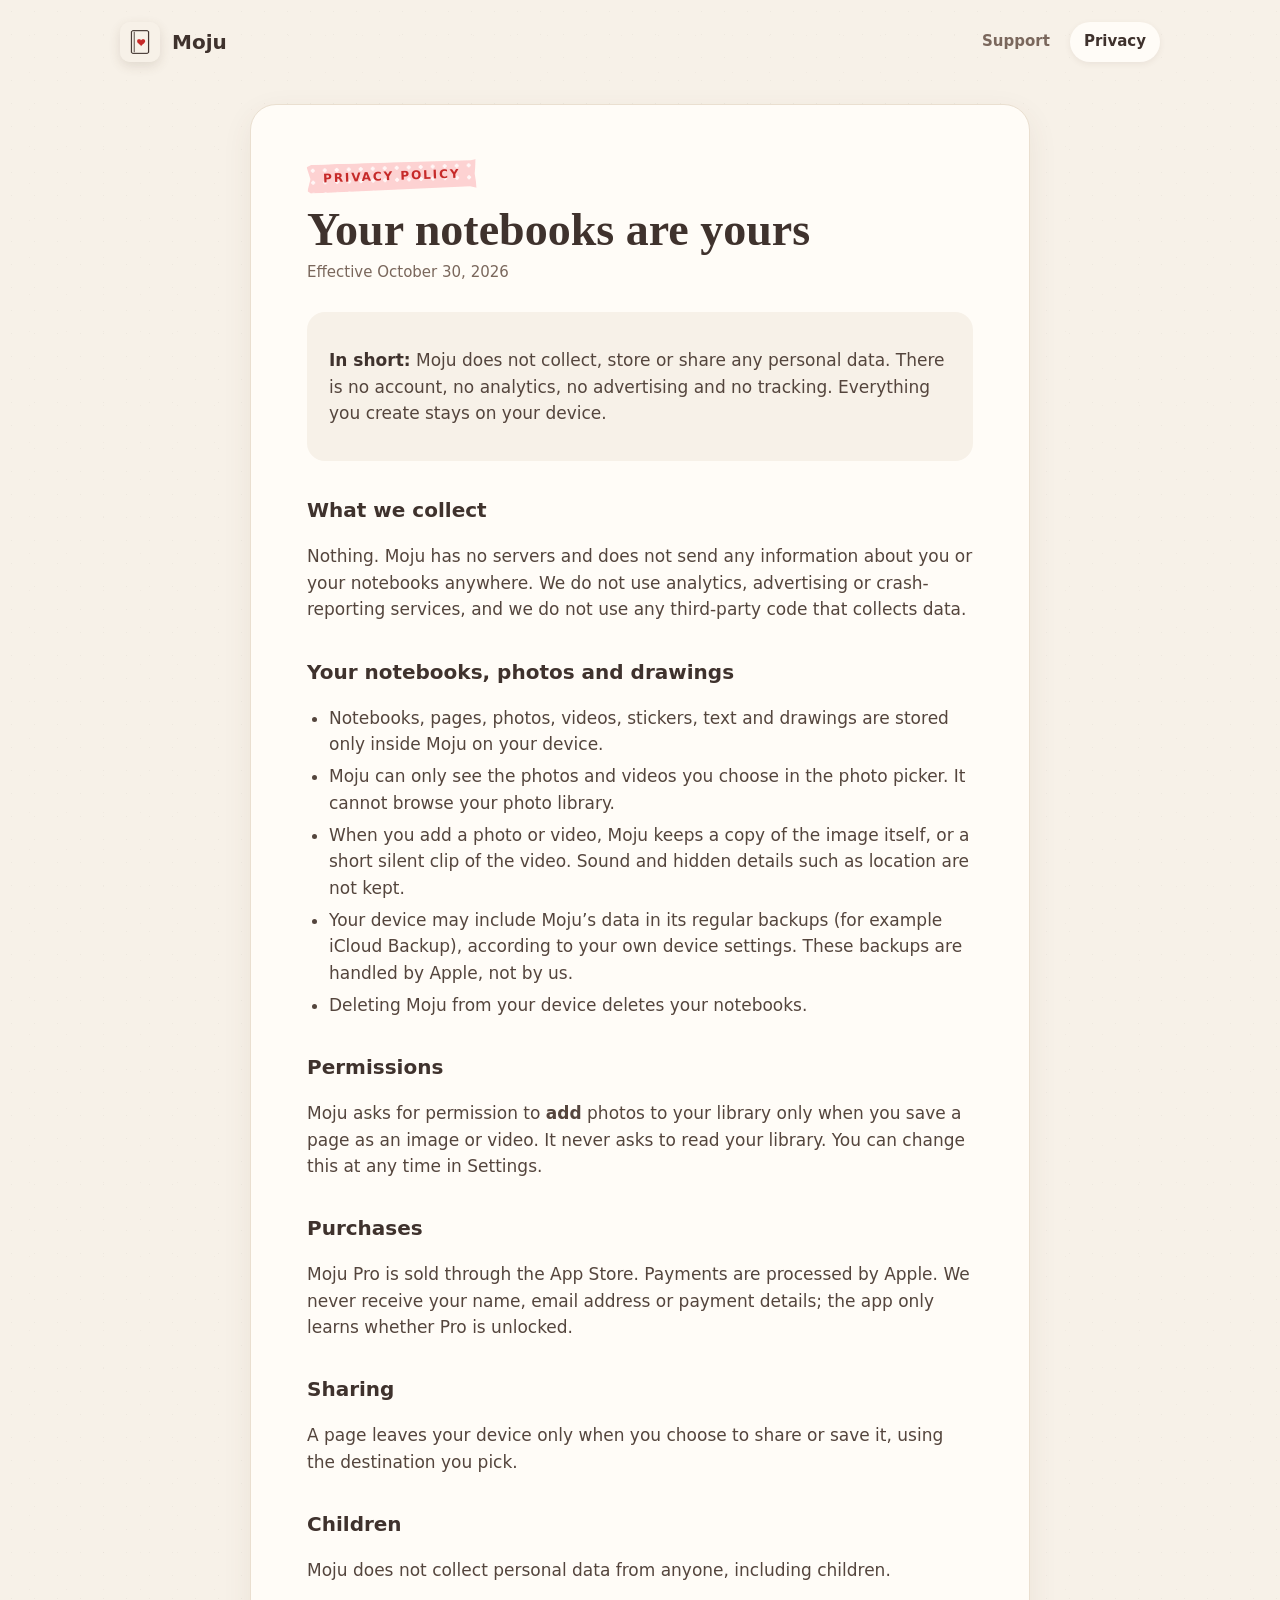
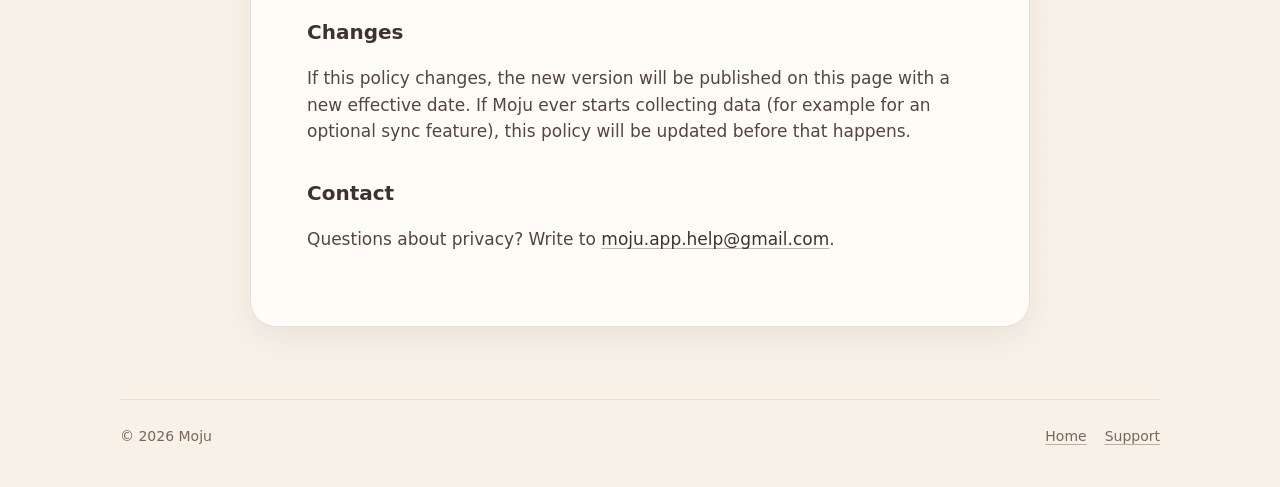
==== privacy.html @ 9b8a3e78 "Moju web sitesi" ====
<!doctype html>
<html lang="en">
<head>
  <meta charset="utf-8">
  <meta name="viewport" content="width=device-width, initial-scale=1">
  <title>Privacy Policy · Moju</title>
  <meta name="description" content="Moju does not collect any personal data. Your notebooks stay on your device.">
  <link rel="icon" href="assets/favicon.png">
  <link rel="stylesheet" href="style.css">
</head>
<body>
  <header class="wrap top">
    <a class="brand" href="index.html"><img src="assets/icon.png" alt=""><span>Moju</span></a>
    <nav class="nav" aria-label="Main">
      <a href="support.html">Support</a>
      <a href="privacy.html" aria-current="page">Privacy</a>
    </nav>
  </header>

  <main class="wrap">
    <article class="doc">
      <span class="tape">PRIVACY POLICY</span>
      <h1>Your notebooks are yours</h1>
      <p class="meta">Effective October 30, 2026</p>

      <div class="summary">
        <p><strong>In short:</strong> Moju does not collect, store or share any personal data. There is no account, no analytics, no advertising and no tracking. Everything you create stays on your device.</p>
      </div>

      <h2>What we collect</h2>
      <p>Nothing. Moju has no servers and does not send any information about you or your notebooks anywhere. We do not use analytics, advertising or crash-reporting services, and we do not use any third-party code that collects data.</p>

      <h2>Your notebooks, photos and drawings</h2>
      <ul>
        <li>Notebooks, pages, photos, videos, stickers, text and drawings are stored only inside Moju on your device.</li>
        <li>Moju can only see the photos and videos you choose in the photo picker. It cannot browse your photo library.</li>
        <li>When you add a photo or video, Moju keeps a copy of the image itself, or a short silent clip of the video. Sound and hidden details such as location are not kept.</li>
        <li>Your device may include Moju’s data in its regular backups (for example iCloud Backup), according to your own device settings. These backups are handled by Apple, not by us.</li>
        <li>Deleting Moju from your device deletes your notebooks.</li>
      </ul>

      <h2>Permissions</h2>
      <p>Moju asks for permission to <strong>add</strong> photos to your library only when you save a page as an image or video. It never asks to read your library. You can change this at any time in Settings.</p>

      <h2>Purchases</h2>
      <p>Moju Pro is sold through the App Store. Payments are processed by Apple. We never receive your name, email address or payment details; the app only learns whether Pro is unlocked.</p>

      <h2>Sharing</h2>
      <p>A page leaves your device only when you choose to share or save it, using the destination you pick.</p>

      <h2>Children</h2>
      <p>Moju does not collect personal data from anyone, including children.</p>

      <h2>Changes</h2>
      <p>If this policy changes, the new version will be published on this page with a new effective date. If Moju ever starts collecting data (for example for an optional sync feature), this policy will be updated before that happens.</p>

      <h2>Contact</h2>
      <p>Questions about privacy? Write to <a href="mailto:moju.app.help@gmail.com">moju.app.help@gmail.com</a>.</p>
    </article>
  </main>

  <footer class="wrap footer">
    <span>© 2026 Moju</span>
    <nav aria-label="Footer">
      <a href="index.html">Home</a>
      <a href="support.html">Support</a>
    </nav>
  </footer>
</body>
</html>
---- style.css ----
/* Moju web sitesi: uygulamayla aynı renkler, kağıt hissi, yumuşak gölgeler */

/* Uygulamadaki el yazısı (Caveat, SIL Open Font License: assets/Caveat-OFL.txt) */
@font-face {
  font-family: "Caveat";
  src: url("assets/Caveat.ttf") format("truetype");
  font-weight: 400 700;
  font-display: swap;
}

:root {
  /* Uygulamanın paleti (SPEC §3): latte zemin, espresso yazı, kiraz vurgu */
  --latte: #f7f1e8;
  --paper: #fffcf7;
  --ink: #3f322d;
  --ink-soft: #7a675c;
  --hairline: #eadfd0;
  --cherry: #c62a29;
  --ballet: #fdd0d0;
  --butter: #fed57d;
  --butter-light: #fee8b6;
  --butter-deep: #8f650e;
  --matcha-light: #daddb8;
  --matcha-deep: #6a7040;
  --rainy-light: #d8eff5;
  --rainy-deep: #2e7689;
  --wisteria: #e6e3f7;
  --wisteria-deep: #6e5fb8;
  --apricot-light: #f9d8b3;
  --shadow: 91, 69, 53;

  --serif: ui-serif, "New York", "Iowan Old Style", Georgia, serif;
  --rounded: ui-rounded, "SF Pro Rounded", -apple-system, system-ui, "Segoe UI", sans-serif;
  --hand: "Caveat", "Bradley Hand", cursive;
}

* { box-sizing: border-box; }

html { -webkit-text-size-adjust: 100%; }

body {
  margin: 0;
  background-color: var(--latte);
  /* Kağıt dokusu: çok soluk benekler */
  background-image:
    radial-gradient(rgba(var(--shadow), 0.05) 0.8px, transparent 1px),
    radial-gradient(rgba(var(--shadow), 0.035) 0.8px, transparent 1px);
  background-size: 23px 23px, 37px 37px;
  background-position: 0 0, 11px 17px;
  color: var(--ink);
  font-family: var(--rounded);
  font-size: 17px;
  line-height: 1.55;
  -webkit-font-smoothing: antialiased;
}

a { color: var(--ink); text-decoration-color: rgba(63, 50, 45, 0.35); text-underline-offset: 3px; }
a:hover { text-decoration-color: var(--ink); }

.wrap { width: min(1040px, 100% - 40px); margin-inline: auto; }

/* Üst kısım */

.top {
  display: flex;
  align-items: center;
  justify-content: space-between;
  gap: 16px;
  padding: 22px 0;
}

.brand {
  display: inline-flex;
  align-items: center;
  gap: 12px;
  font-weight: 700;
  font-size: 20px;
  text-decoration: none;
}

.brand img {
  width: 40px;
  height: 40px;
  border-radius: 10px;
  box-shadow: 0 4px 12px rgba(var(--shadow), 0.14);
}

.nav { display: flex; gap: 6px; }

.nav a {
  padding: 8px 14px;
  border-radius: 999px;
  text-decoration: none;
  color: var(--ink-soft);
  font-weight: 600;
  font-size: 15px;
}

.nav a:hover, .nav a[aria-current="page"] { background: var(--paper); color: var(--ink); box-shadow: 0 2px 6px rgba(var(--shadow), 0.08); }

/* Washi bant */

.tape {
  display: inline-block;
  padding: 5px 16px;
  font-size: 12px;
  font-weight: 800;
  letter-spacing: 0.16em;
  color: var(--cherry);
  background-color: rgba(253, 208, 208, 0.95);
  background-image: radial-gradient(rgba(255, 255, 255, 0.8) 1.6px, transparent 2px);
  background-size: 12px 12px;
  clip-path: polygon(0 8%, 3% 0, 97% 4%, 100% 0, 99% 50%, 100% 100%, 96% 94%, 2% 100%, 0 92%, 2% 50%);
  transform: rotate(-2deg);
}

.tape.matcha { background-color: rgba(218, 221, 184, 0.95); color: var(--matcha-deep); }
.tape.butter { background-color: rgba(254, 213, 125, 0.9); color: var(--butter-deep); }
.tape.wisteria { background-color: rgba(207, 200, 238, 0.95); color: var(--wisteria-deep); }
.tape.rainy { background-color: rgba(179, 223, 235, 0.9); color: var(--rainy-deep); }

/* El yazısı vurgu (başlıklarda) */
.hand {
  font-family: var(--hand);
  color: var(--cherry);
  font-weight: 600;
  font-size: 1.12em;
  white-space: nowrap;
}

/* Kayan washi bant şeridi: defterin neler olabileceği */
.ticker {
  overflow: hidden;
  padding: 14px 0 46px;
  mask-image: linear-gradient(90deg, transparent, #000 8%, #000 92%, transparent);
  -webkit-mask-image: linear-gradient(90deg, transparent, #000 8%, #000 92%, transparent);
}

.ticker-track {
  display: flex;
  gap: 18px;
  width: max-content;
  animation: ticker 42s linear infinite;
}

.ticker .tape { font-size: 13px; padding: 7px 18px; }
.ticker .tape:nth-child(odd) { transform: rotate(-2deg); }
.ticker .tape:nth-child(even) { transform: rotate(1.5deg) translateY(3px); }

@keyframes ticker {
  to { transform: translateX(calc(-50% - 9px)); }
}

/* Ana bölüm */

.hero {
  display: grid;
  grid-template-columns: 1.05fr 1fr;
  gap: 48px;
  align-items: center;
  padding: 36px 0 64px;
}

.hero h1 {
  font-family: var(--serif);
  font-weight: 600;
  font-size: clamp(40px, 6vw, 64px);
  line-height: 1.04;
  letter-spacing: -0.01em;
  margin: 18px 0 18px;
}

/* Sırayla değişen kelime (dreams → travels → days…) */
.hero h1 .swap {
  display: inline-block;
  font-family: var(--hand);
  color: var(--cherry);
  font-weight: 700;
  font-size: 1.18em;
  transition: opacity 0.3s ease, transform 0.3s ease;
}

.hero h1 .swap.out { opacity: 0; transform: translateY(0.18em) rotate(-3deg); }

.lead { font-size: 19px; color: var(--ink-soft); max-width: 30em; margin: 0 0 28px; }

.cta-row { display: flex; flex-wrap: wrap; align-items: center; gap: 14px; }

.button {
  display: inline-flex;
  align-items: center;
  gap: 10px;
  padding: 15px 26px;
  border-radius: 999px;
  background: var(--ink);
  color: var(--paper);
  font-weight: 700;
  text-decoration: none;
  box-shadow: 0 8px 20px rgba(var(--shadow), 0.22);
}

.button[aria-disabled="true"] { cursor: default; }

.button svg { width: 20px; height: 20px; }

.price-note { font-size: 15px; color: var(--ink-soft); }

/* Ekran görüntüleri: hafif eğik telefon kartları */

.shots { position: relative; height: 560px; }

.phone {
  position: absolute;
  width: 250px;
  border-radius: 34px;
  padding: 8px;
  background: var(--paper);
  box-shadow: 0 22px 50px rgba(var(--shadow), 0.2), 0 2px 4px rgba(var(--shadow), 0.08);
}

.phone img { display: block; width: 100%; border-radius: 27px; }

.phone.one { left: 6%; top: 40px; transform: rotate(-6deg); z-index: 1; }
.phone.two { right: 4%; top: 0; transform: rotate(5deg); z-index: 2; }

.sticker {
  position: absolute;
  z-index: 3;
  font-family: var(--hand);
  font-size: 34px;
  font-weight: 700;
  color: var(--wisteria-deep);
  padding: 2px 14px;
  background: var(--paper);
  border-radius: 999px;
  box-shadow: 0 0 0 4px var(--paper), 0 6px 14px rgba(var(--shadow), 0.18);
  transform: rotate(-9deg);
}

.sticker.yes { left: 0; bottom: 70px; }

/* Özellikler */

.section-title {
  font-family: var(--serif);
  font-weight: 600;
  font-size: clamp(30px, 4vw, 40px);
  text-align: center;
  margin: 8px 0 8px;
}

.section-lead { text-align: center; color: var(--ink-soft); margin: 0 auto 36px; max-width: 34em; }

.features {
  display: grid;
  grid-template-columns: repeat(4, 1fr);
  gap: 18px;
  padding-bottom: 72px;
}

.card {
  background: var(--paper);
  border: 1px solid var(--hairline);
  border-radius: 22px;
  padding: 22px 20px 24px;
  box-shadow: 0 6px 18px rgba(var(--shadow), 0.06);
}

.card .dot {
  width: 46px;
  height: 46px;
  border-radius: 50%;
  display: grid;
  place-items: center;
  font-size: 22px;
  box-shadow: 0 0 0 4px var(--paper), 0 0 0 5px var(--hairline), 0 4px 10px rgba(var(--shadow), 0.12);
  margin-bottom: 16px;
}

.card h3 { font-size: 18px; margin: 0 0 6px; }
.card p { margin: 0; color: var(--ink-soft); font-size: 15px; }

.dot.ballet { background: var(--ballet); }
.dot.butter { background: var(--butter-light); }
.dot.matcha { background: var(--matcha-light); }
.dot.rainy { background: var(--rainy-light); }

/* Sticker şeridi */

.strip {
  display: grid;
  grid-template-columns: 1fr 1.1fr;
  gap: 48px;
  align-items: center;
  padding-bottom: 80px;
}

.strip .shot {
  justify-self: center;
  width: min(330px, 100%);
  border-radius: 30px;
  padding: 8px;
  background: var(--paper);
  transform: rotate(-3deg);
  box-shadow: 0 22px 50px rgba(var(--shadow), 0.18);
}

.strip .shot img { display: block; width: 100%; border-radius: 23px; }

.strip h2 { font-family: var(--serif); font-weight: 600; font-size: clamp(30px, 4vw, 40px); margin: 14px 0 12px; line-height: 1.1; }
.strip p { color: var(--ink-soft); margin: 0 0 14px; }

/* iPad */

.tablet-row {
  display: grid;
  grid-template-columns: 1fr 1.05fr;
  gap: 56px;
  align-items: center;
  padding-bottom: 90px;
}

.tablet-row h2 { font-family: var(--serif); font-weight: 600; font-size: clamp(30px, 4vw, 40px); margin: 14px 0 12px; line-height: 1.1; }
.tablet-row p { color: var(--ink-soft); margin: 0 0 16px; }

.tablet {
  justify-self: center;
  width: min(420px, 100%);
  padding: 14px;
  border-radius: 34px;
  background: #2e2622;
  transform: rotate(3deg);
  box-shadow: 0 26px 60px rgba(var(--shadow), 0.24), inset 0 0 0 2px #4a3d36;
}

.tablet img { display: block; width: 100%; border-radius: 20px; }

.checks { list-style: none; padding: 0; margin: 0; color: var(--ink); font-weight: 600; font-size: 15px; }
.checks li { padding: 5px 0 5px 30px; position: relative; }
.checks li::before {
  content: "✓";
  position: absolute;
  left: 0;
  top: 5px;
  width: 20px;
  height: 20px;
  border-radius: 50%;
  display: grid;
  place-items: center;
  font-size: 12px;
  background: var(--matcha-light);
  color: var(--matcha-deep);
  box-shadow: 0 0 0 2px var(--paper);
}

/* Fiyat */

.pricing {
  display: grid;
  grid-template-columns: 1fr 1fr;
  gap: 18px;
  max-width: 760px;
  margin: 0 auto 80px;
}

.plan {
  position: relative;
  background: var(--paper);
  border-radius: 24px;
  padding: 28px 26px;
  border: 1px solid var(--hairline);
  box-shadow: 0 8px 22px rgba(var(--shadow), 0.07);
}

.plan.pro { border: 1.5px dashed rgba(198, 42, 41, 0.35); }

.plan h3 { margin: 0 0 4px; font-size: 20px; }
.plan .amount { font-family: var(--serif); font-weight: 700; font-size: 36px; margin: 6px 0 2px; }
.plan .amount small { font-family: var(--rounded); font-size: 13px; font-weight: 700; letter-spacing: 0.08em; color: var(--butter-deep); margin-left: 6px; }
.plan ul { margin: 14px 0 0; padding: 0; list-style: none; color: var(--ink-soft); font-size: 15px; }
.plan li { padding: 4px 0 4px 26px; position: relative; }
.plan li::before { content: "♡"; position: absolute; left: 2px; color: var(--cherry); }
.plan .tape { position: absolute; top: -12px; right: 22px; }

/* Metin sayfaları (gizlilik, destek) */

.doc {
  background: var(--paper);
  border: 1px solid var(--hairline);
  border-radius: 26px;
  box-shadow: 0 10px 30px rgba(var(--shadow), 0.08);
  padding: clamp(26px, 5vw, 56px);
  margin: 20px auto 72px;
  max-width: 780px;
}

.doc h1 { font-family: var(--serif); font-weight: 600; font-size: clamp(34px, 5vw, 46px); margin: 14px 0 6px; line-height: 1.1; }
.doc .meta { color: var(--ink-soft); font-size: 15px; margin: 0 0 28px; }
.doc h2 { font-size: 20px; margin: 34px 0 8px; }
.doc p, .doc li { color: #54453d; }
.doc ul { padding-left: 22px; }
.doc li { margin: 6px 0; }

.summary {
  background: var(--latte);
  border-radius: 18px;
  padding: 18px 22px;
  margin: 0 0 8px;
}

.summary strong { color: var(--ink); }

details {
  border-top: 1px solid var(--hairline);
  padding: 16px 0;
}

details:last-of-type { border-bottom: 1px solid var(--hairline); }

summary {
  cursor: pointer;
  font-weight: 700;
  list-style: none;
  display: flex;
  justify-content: space-between;
  gap: 16px;
}

summary::-webkit-details-marker { display: none; }
summary::after { content: "+"; color: var(--cherry); font-size: 22px; line-height: 1; }
details[open] summary::after { content: "–"; }
details p { margin: 10px 0 0; }

.contact {
  display: flex;
  flex-wrap: wrap;
  align-items: center;
  justify-content: space-between;
  gap: 16px;
  background: var(--latte);
  border-radius: 20px;
  padding: 20px 22px;
  margin: 8px 0 30px;
}

.contact p { margin: 0; }

/* Alt kısım */

.footer {
  display: flex;
  flex-wrap: wrap;
  justify-content: space-between;
  gap: 12px;
  padding: 26px 0 40px;
  border-top: 1px solid var(--hairline);
  color: var(--ink-soft);
  font-size: 14px;
}

.footer nav { display: flex; gap: 18px; }
.footer a { color: var(--ink-soft); }

/* Dar ekranlar */

@media (max-width: 860px) {
  .hero, .strip, .tablet-row { grid-template-columns: 1fr; gap: 28px; }
  .tablet-row { text-align: center; }
  .checks { display: inline-block; text-align: left; }
  .hero { text-align: center; padding-top: 16px; }
  .lead { margin-inline: auto; }
  .cta-row { justify-content: center; }
  .shots { height: 470px; max-width: 440px; margin: 0 auto; width: 100%; }
  .phone { width: 205px; }
  .features { grid-template-columns: 1fr 1fr; }
  .strip { text-align: center; }
  .strip .shot { order: 2; }
  .pricing { grid-template-columns: 1fr; }
}

@media (max-width: 520px) {
  body { font-size: 16px; }
  .nav a { padding: 7px 10px; font-size: 14px; }
  .brand span { display: none; }
  .features { grid-template-columns: 1fr; }
  .shots { height: 400px; }
  .phone { width: 172px; }
  .sticker { font-size: 28px; }
}

/* Telefonlar uygulamadaki defter gibi hafifçe süzülür */
@media (prefers-reduced-motion: no-preference) {
  .phone.one.float { animation: float-one 5.2s ease-in-out infinite; }
  .phone.two.float { animation: float-two 5.2s ease-in-out infinite 1.3s; }
  .sticker.yes { animation: wiggle 6s ease-in-out infinite; }
}

@media (prefers-reduced-motion: reduce) {
  .ticker-track { animation: none; }
}

@keyframes float-one {
  0%, 100% { transform: rotate(-6deg) translateY(0); }
  50% { transform: rotate(-6deg) translateY(-10px); }
}

@keyframes float-two {
  0%, 100% { transform: rotate(5deg) translateY(0); }
  50% { transform: rotate(5deg) translateY(-12px); }
}

@keyframes wiggle {
  0%, 100% { transform: rotate(-9deg); }
  50% { transform: rotate(-4deg) scale(1.04); }
}
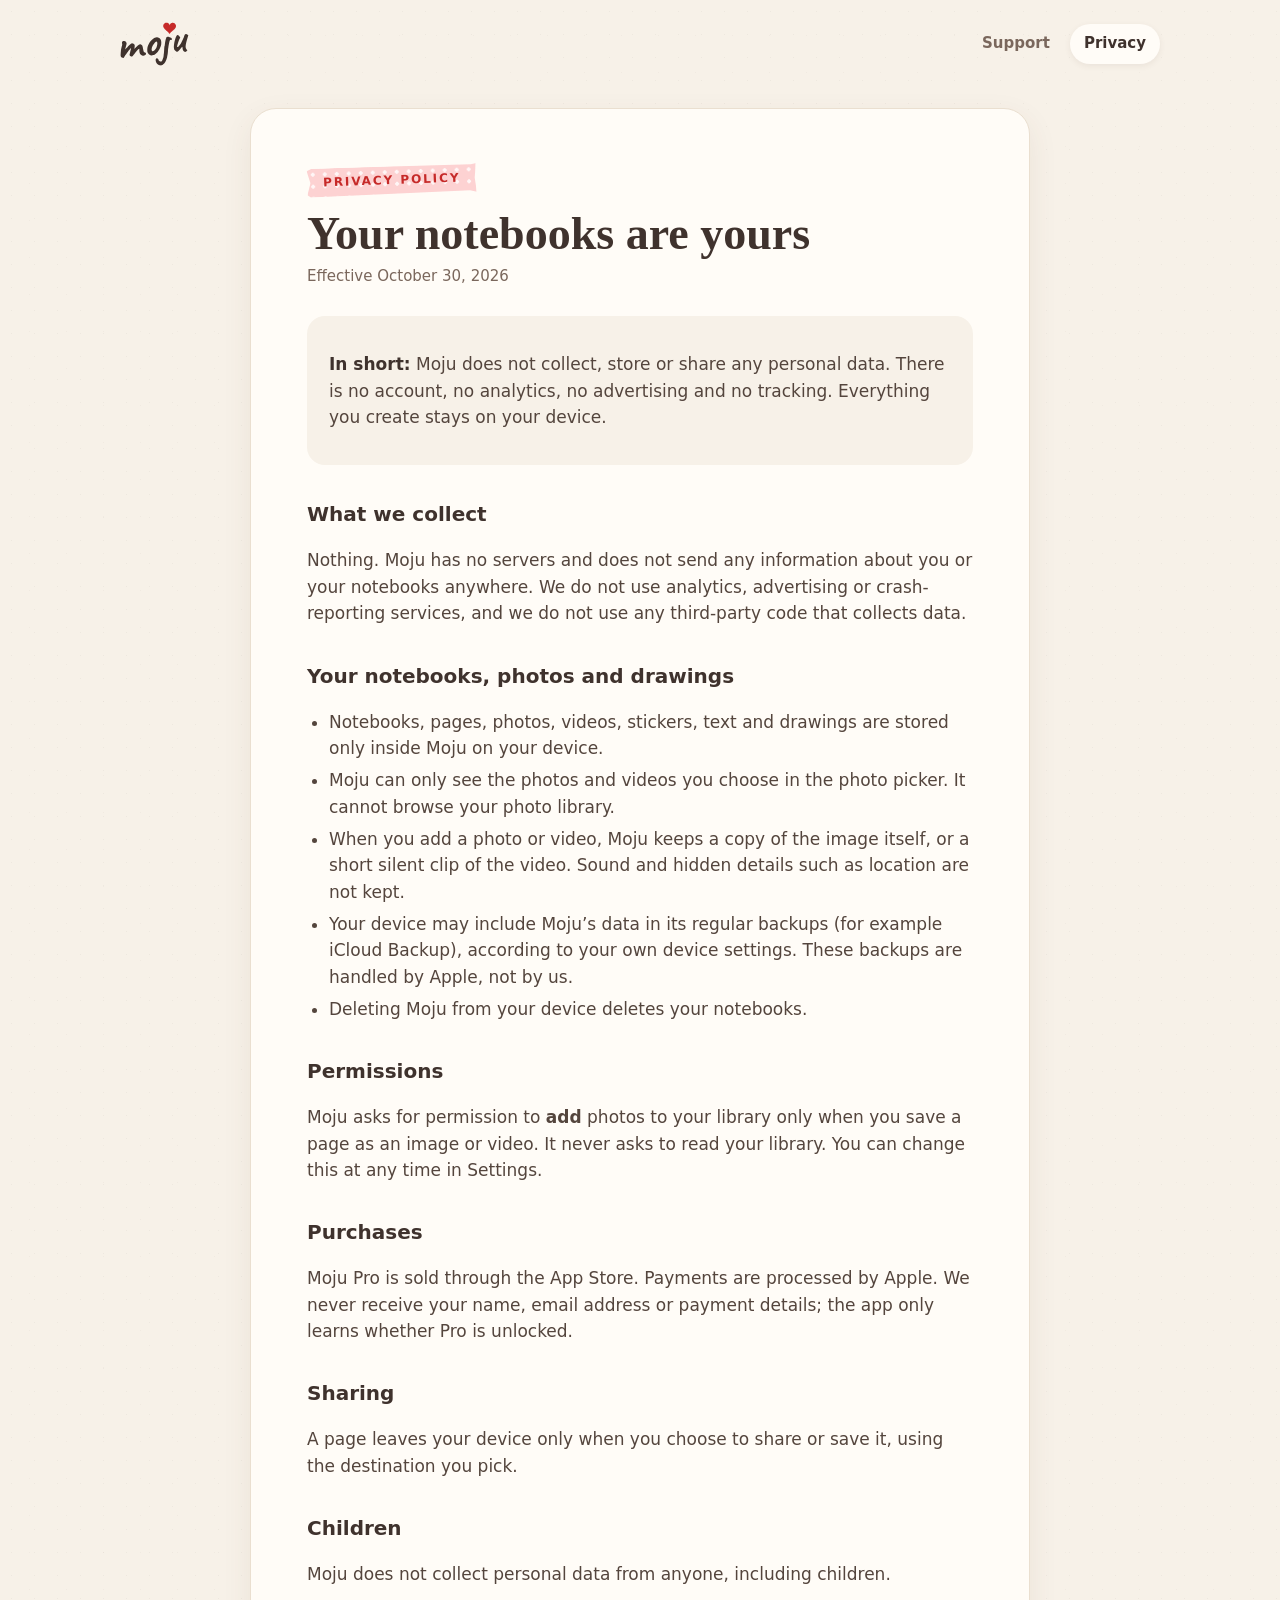
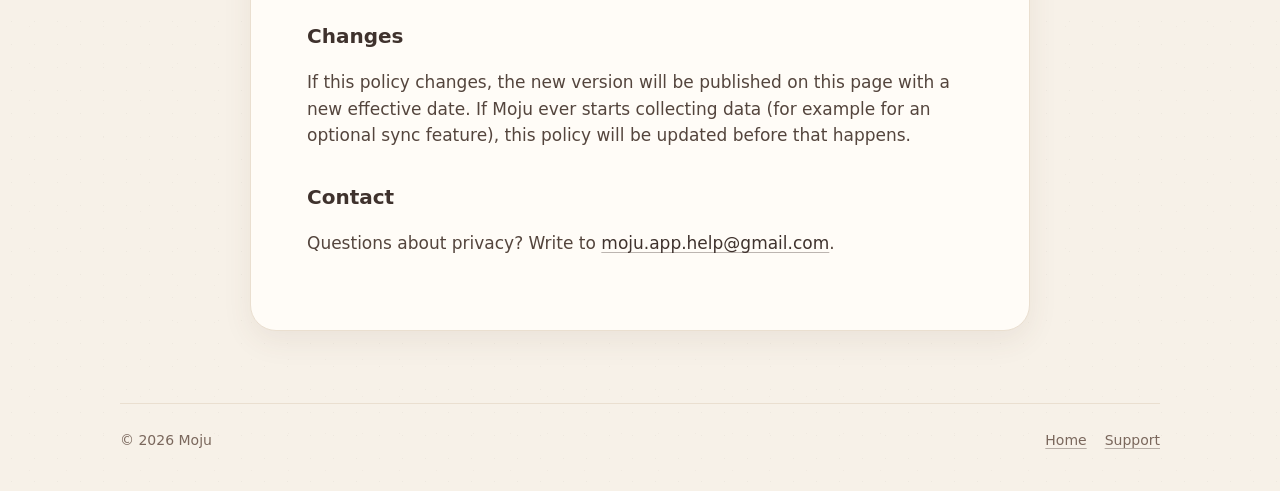
==== commit 2ad0308b: "El yazısı logo ve hareketli fotoğraflar bölümü" ====
--- a/privacy.html
+++ b/privacy.html
@@ -10,7 +10,7 @@
 </head>
 <body>
   <header class="wrap top">
-    <a class="brand" href="index.html"><img src="assets/icon.png" alt=""><span>Moju</span></a>
+    <a class="brand" href="index.html"><img src="assets/wordmark.svg" alt="Moju"></a>
     <nav class="nav" aria-label="Main">
       <a href="support.html">Support</a>
       <a href="privacy.html" aria-current="page">Privacy</a>
--- a/style.css
+++ b/style.css
@@ -78,11 +78,11 @@
   text-decoration: none;
 }
 
+/* El yazısı logo (uygulama ikonundaki yazı) */
 .brand img {
-  width: 40px;
-  height: 40px;
-  border-radius: 10px;
-  box-shadow: 0 4px 12px rgba(var(--shadow), 0.14);
+  display: block;
+  height: 44px;
+  width: auto;
 }
 
 .nav { display: flex; gap: 6px; }
@@ -310,6 +310,35 @@
 .strip h2 { font-family: var(--serif); font-weight: 600; font-size: clamp(30px, 4vw, 40px); margin: 14px 0 12px; line-height: 1.1; }
 .strip p { color: var(--ink-soft); margin: 0 0 14px; }
 
+/* Hareketli fotoğraflar: sayfa videosu kağıt gibi hafif eğik durur */
+
+.strip.moving { grid-template-columns: 1.1fr 1fr; }
+.strip.moving .checks { margin-top: 18px; }
+
+.page-video {
+  position: relative;
+  justify-self: center;
+  width: min(340px, 100%);
+  transform: rotate(2.5deg);
+}
+
+.page-video video {
+  display: block;
+  width: 100%;
+  height: auto;
+  border-radius: 6px 18px 18px 6px;
+  background: var(--paper);
+  box-shadow: 0 22px 50px rgba(var(--shadow), 0.18), 0 2px 4px rgba(var(--shadow), 0.08);
+}
+
+.sticker.moves {
+  left: -46px;
+  top: 47%;
+  font-size: 30px;
+  color: var(--cherry);
+  transform: rotate(-10deg);
+}
+
 /* iPad */
 
 .tablet-row {
@@ -474,14 +503,15 @@
   .phone { width: 205px; }
   .features { grid-template-columns: 1fr 1fr; }
   .strip { text-align: center; }
-  .strip .shot { order: 2; }
+  .strip .shot, .page-video { order: 2; }
+  .strip.moving { grid-template-columns: 1fr; }
+  .sticker.moves { left: -14px; }
   .pricing { grid-template-columns: 1fr; }
 }
 
 @media (max-width: 520px) {
   body { font-size: 16px; }
   .nav a { padding: 7px 10px; font-size: 14px; }
-  .brand span { display: none; }
   .features { grid-template-columns: 1fr; }
   .shots { height: 400px; }
   .phone { width: 172px; }
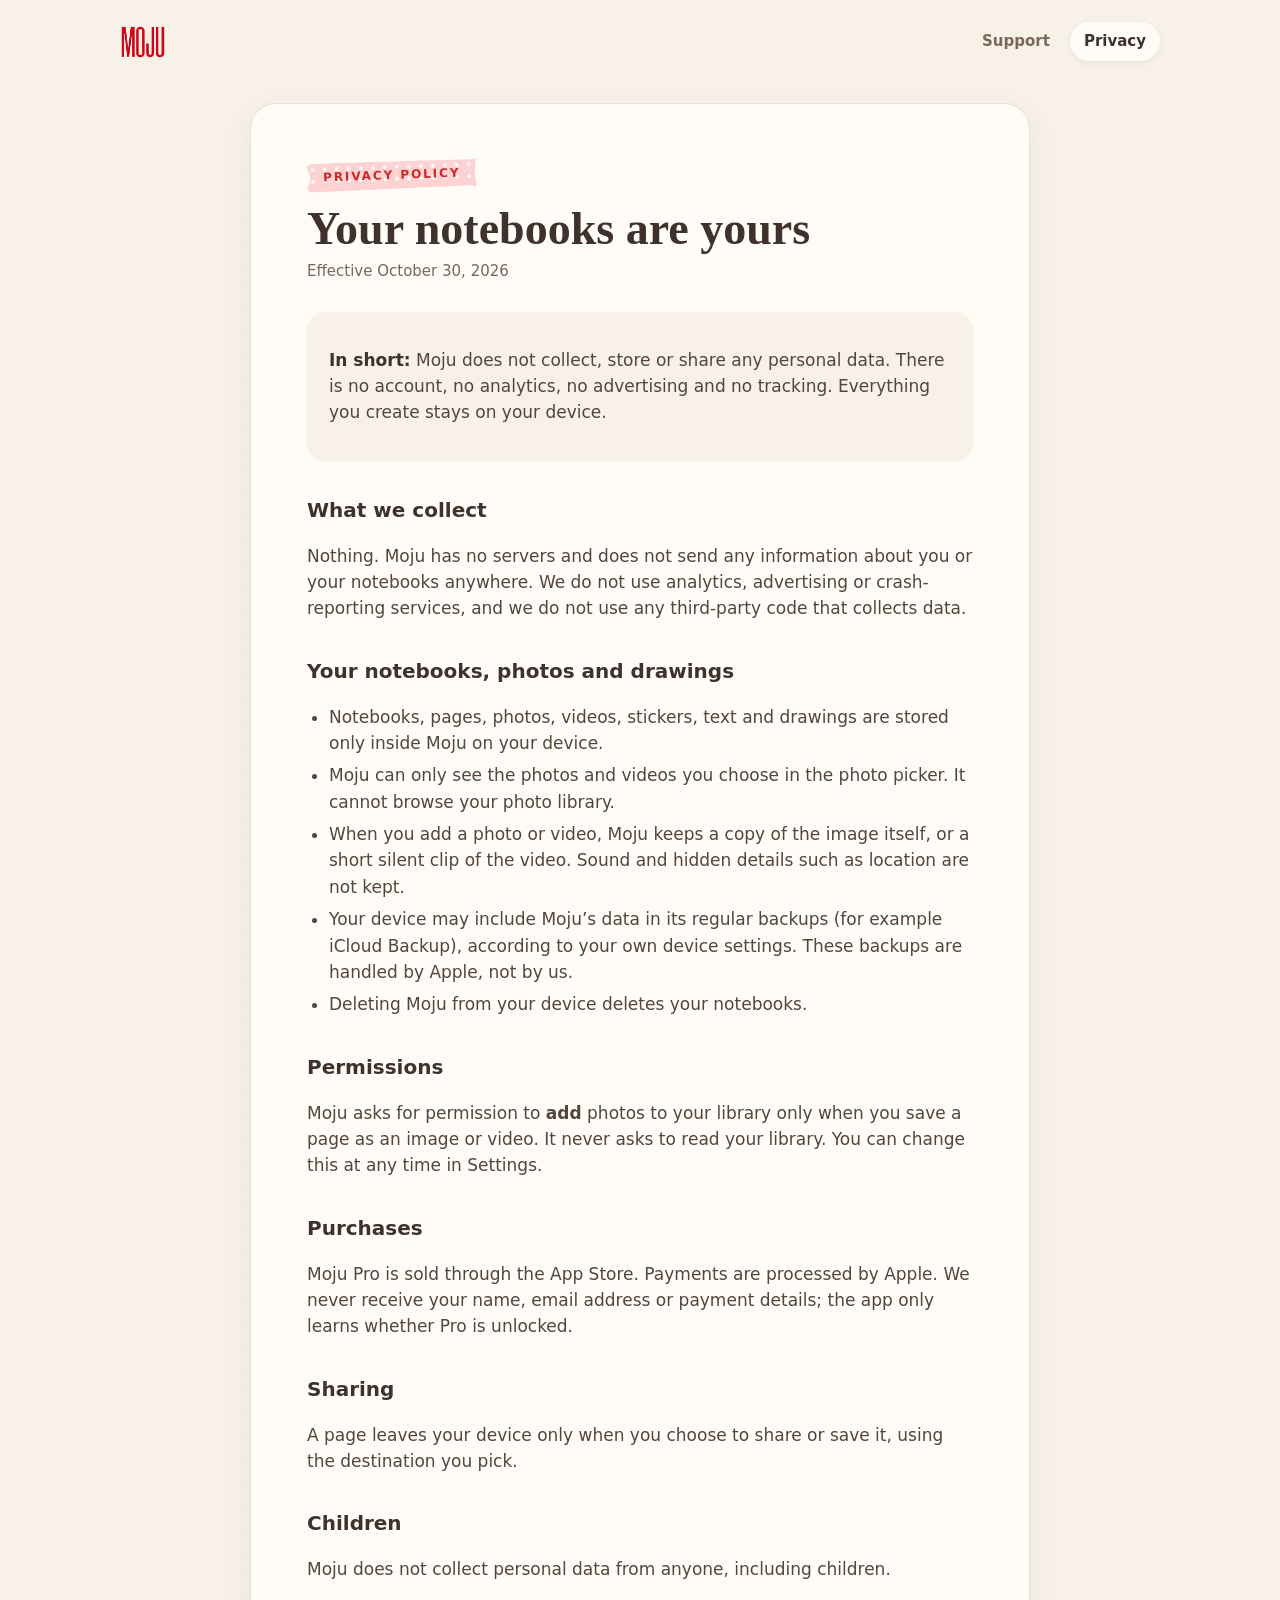
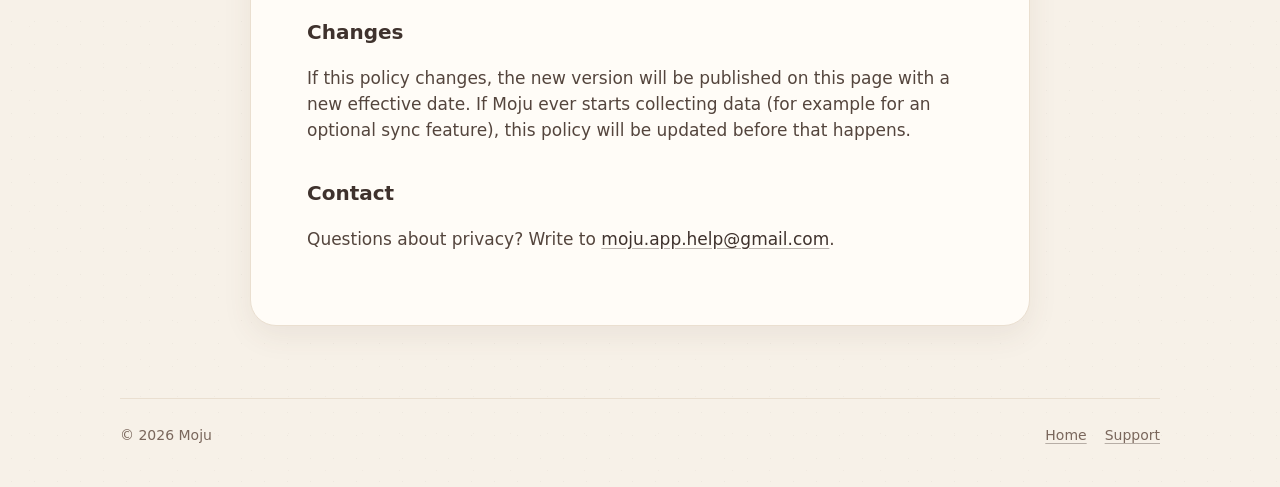
==== commit 158d0aa3: "Yeni logo ve ikon" ====
--- a/privacy.html
+++ b/privacy.html
@@ -10,7 +10,7 @@
 </head>
 <body>
   <header class="wrap top">
-    <a class="brand" href="index.html"><img src="assets/wordmark.svg" alt="Moju"></a>
+    <a class="brand" href="index.html"><img src="assets/wordmark.png" alt="Moju"></a>
     <nav class="nav" aria-label="Main">
       <a href="support.html">Support</a>
       <a href="privacy.html" aria-current="page">Privacy</a>
--- a/style.css
+++ b/style.css
@@ -78,10 +78,10 @@
   text-decoration: none;
 }
 
-/* El yazısı logo (uygulama ikonundaki yazı) */
+/* Logo (uygulama ikonundaki yazı) */
 .brand img {
   display: block;
-  height: 44px;
+  height: 34px;
   width: auto;
 }
 
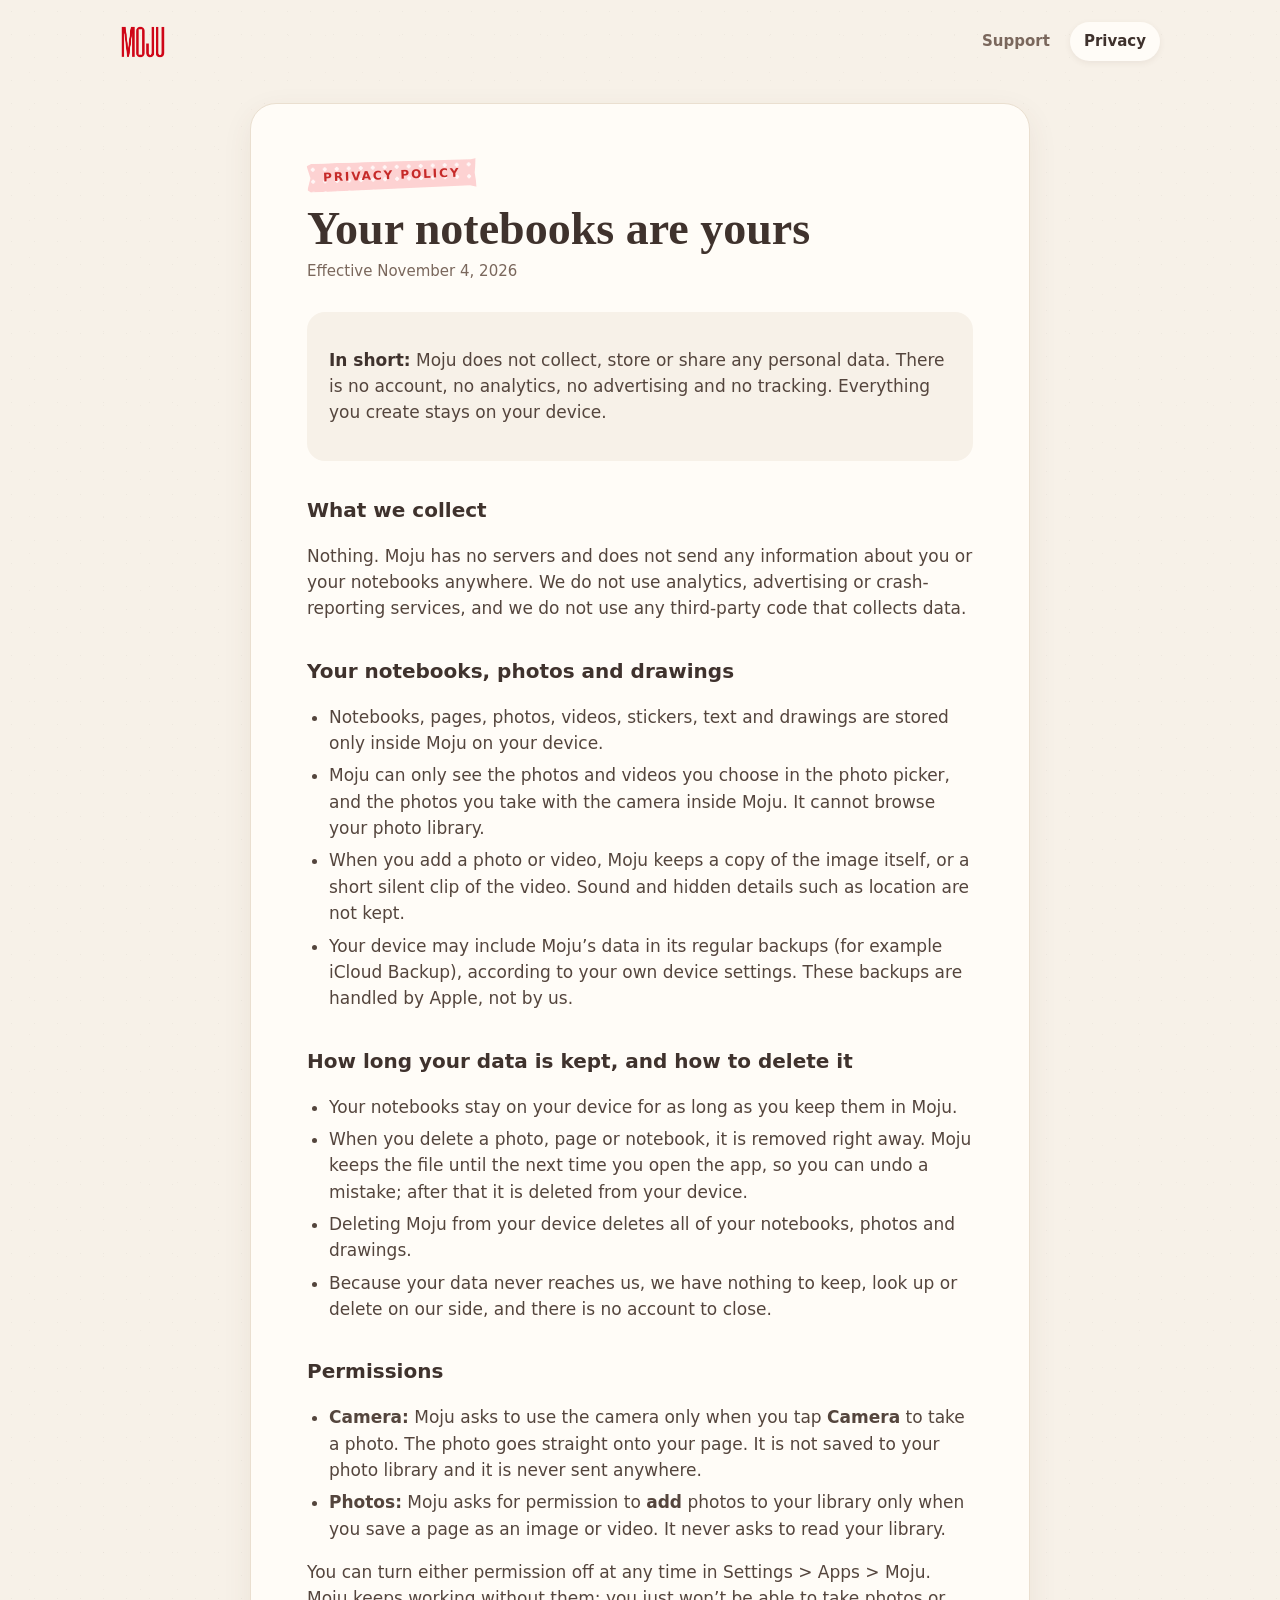
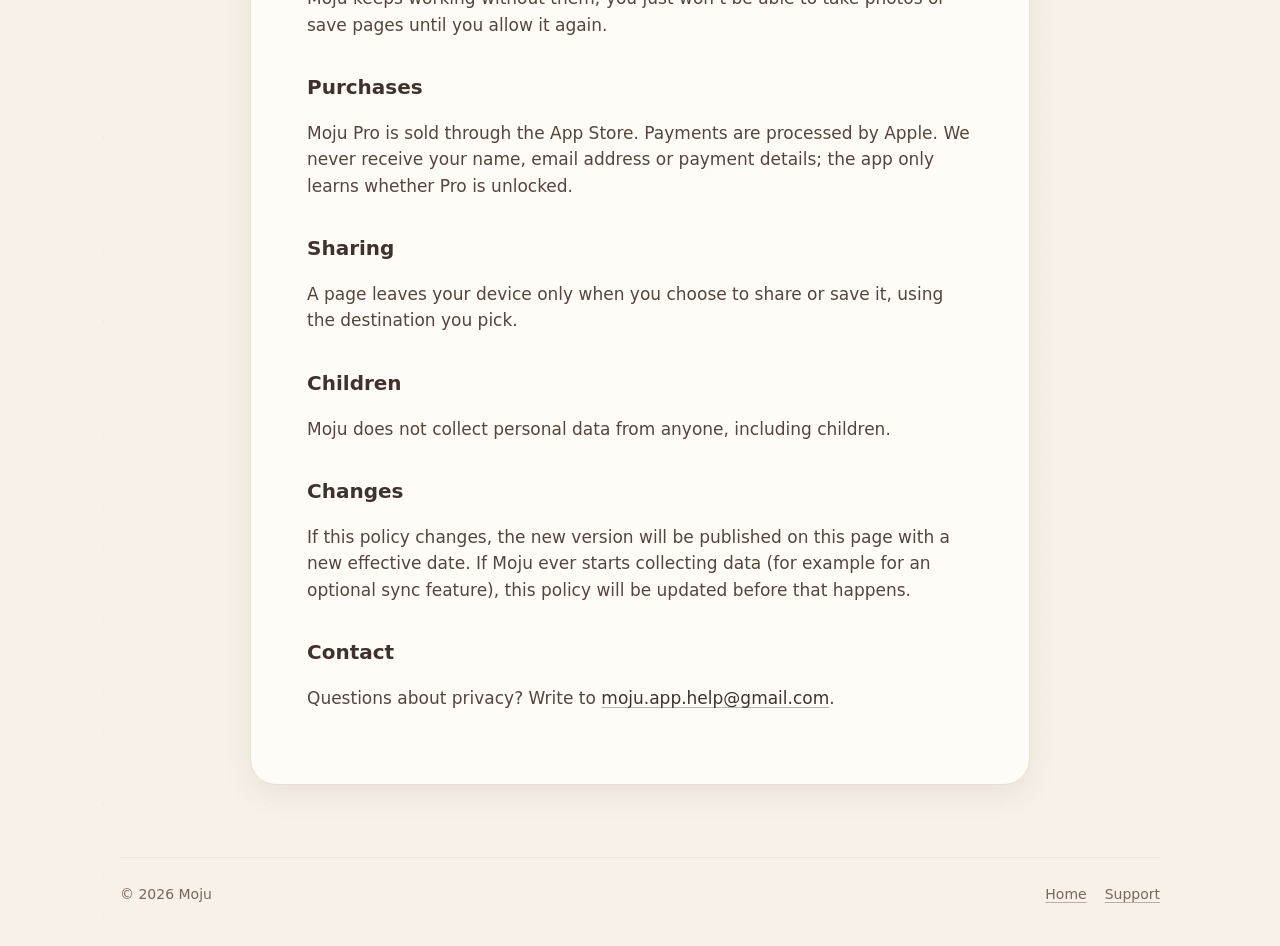
==== commit c915011e: "Gizlilik: saklama ve silme, kamera izni; destek: kamera; şerit metinleri Co-Authored-By: Claude Opus" ====
--- a/privacy.html
+++ b/privacy.html
@@ -5,7 +5,8 @@
   <meta name="viewport" content="width=device-width, initial-scale=1">
   <title>Privacy Policy · Moju</title>
   <meta name="description" content="Moju does not collect any personal data. Your notebooks stay on your device.">
-  <link rel="icon" href="assets/favicon.png">
+  <link rel="icon" type="image/png" href="assets/favicon.png?v=3">
+  <link rel="apple-touch-icon" href="assets/icon.png?v=3">
   <link rel="stylesheet" href="style.css">
 </head>
 <body>
@@ -21,7 +22,7 @@
     <article class="doc">
       <span class="tape">PRIVACY POLICY</span>
       <h1>Your notebooks are yours</h1>
-      <p class="meta">Effective October 30, 2026</p>
+      <p class="meta">Effective November 4, 2026</p>
 
       <div class="summary">
         <p><strong>In short:</strong> Moju does not collect, store or share any personal data. There is no account, no analytics, no advertising and no tracking. Everything you create stays on your device.</p>
@@ -33,14 +34,25 @@
       <h2>Your notebooks, photos and drawings</h2>
       <ul>
         <li>Notebooks, pages, photos, videos, stickers, text and drawings are stored only inside Moju on your device.</li>
-        <li>Moju can only see the photos and videos you choose in the photo picker. It cannot browse your photo library.</li>
+        <li>Moju can only see the photos and videos you choose in the photo picker, and the photos you take with the camera inside Moju. It cannot browse your photo library.</li>
         <li>When you add a photo or video, Moju keeps a copy of the image itself, or a short silent clip of the video. Sound and hidden details such as location are not kept.</li>
         <li>Your device may include Moju’s data in its regular backups (for example iCloud Backup), according to your own device settings. These backups are handled by Apple, not by us.</li>
-        <li>Deleting Moju from your device deletes your notebooks.</li>
+      </ul>
+
+      <h2>How long your data is kept, and how to delete it</h2>
+      <ul>
+        <li>Your notebooks stay on your device for as long as you keep them in Moju.</li>
+        <li>When you delete a photo, page or notebook, it is removed right away. Moju keeps the file until the next time you open the app, so you can undo a mistake; after that it is deleted from your device.</li>
+        <li>Deleting Moju from your device deletes all of your notebooks, photos and drawings.</li>
+        <li>Because your data never reaches us, we have nothing to keep, look up or delete on our side, and there is no account to close.</li>
       </ul>
 
       <h2>Permissions</h2>
-      <p>Moju asks for permission to <strong>add</strong> photos to your library only when you save a page as an image or video. It never asks to read your library. You can change this at any time in Settings.</p>
+      <ul>
+        <li><strong>Camera:</strong> Moju asks to use the camera only when you tap <strong>Camera</strong> to take a photo. The photo goes straight onto your page. It is not saved to your photo library and it is never sent anywhere.</li>
+        <li><strong>Photos:</strong> Moju asks for permission to <strong>add</strong> photos to your library only when you save a page as an image or video. It never asks to read your library.</li>
+      </ul>
+      <p>You can turn either permission off at any time in Settings &gt; Apps &gt; Moju. Moju keeps working without them; you just won’t be able to take photos or save pages until you allow it again.</p>
 
       <h2>Purchases</h2>
       <p>Moju Pro is sold through the App Store. Payments are processed by Apple. We never receive your name, email address or payment details; the app only learns whether Pro is unlocked.</p>
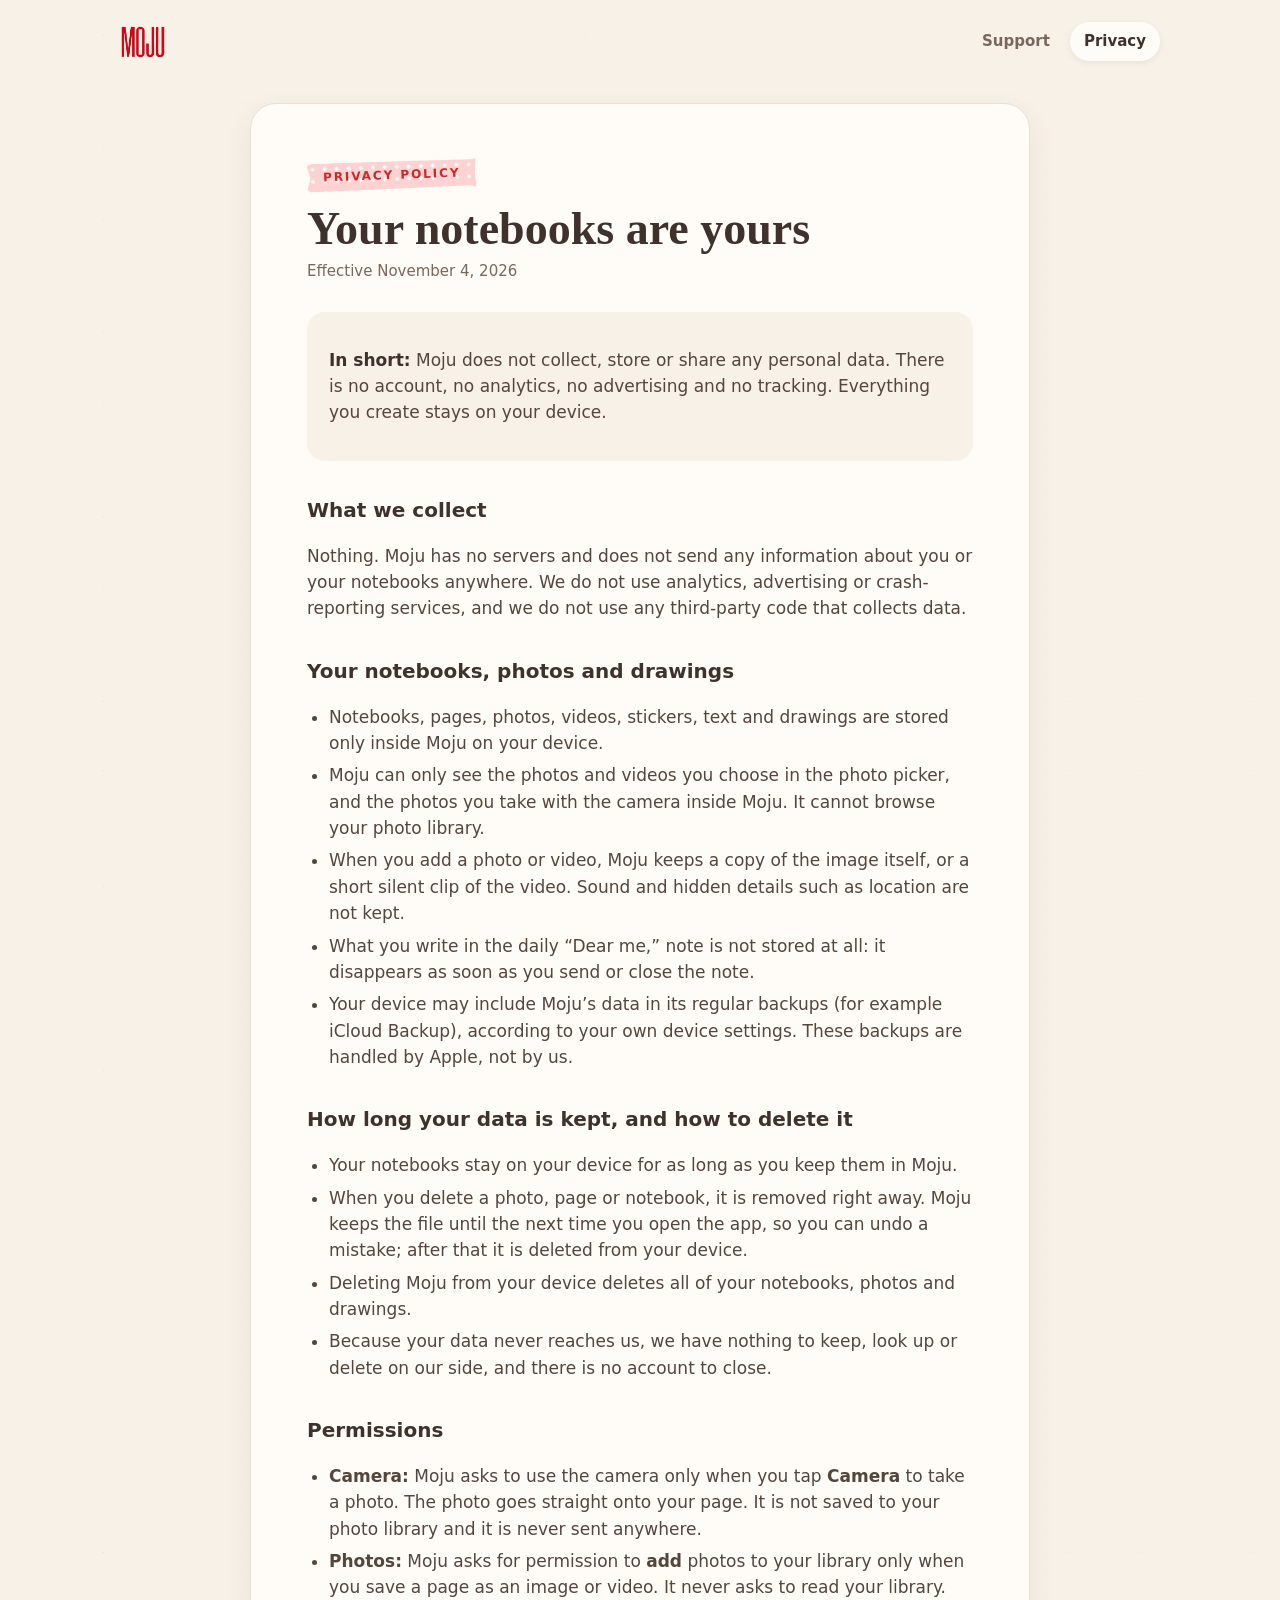
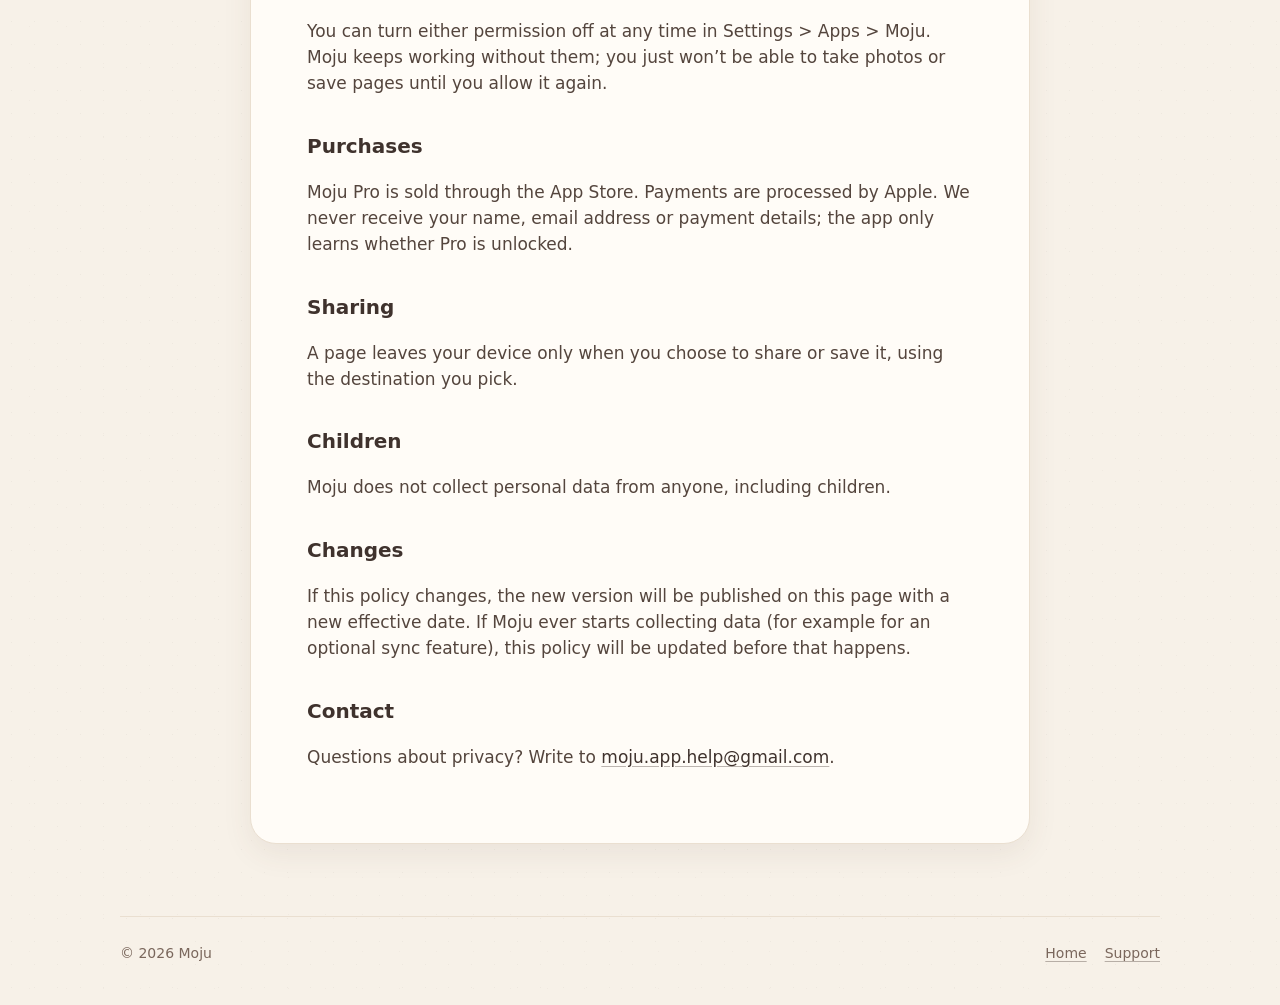
==== commit 2e201f64: "Add shapes, pins, desk colors and the daily note to the site Co-Authored-By: Claude Opus 5.5 <norepl" ====
--- a/privacy.html
+++ b/privacy.html
@@ -36,6 +36,7 @@
         <li>Notebooks, pages, photos, videos, stickers, text and drawings are stored only inside Moju on your device.</li>
         <li>Moju can only see the photos and videos you choose in the photo picker, and the photos you take with the camera inside Moju. It cannot browse your photo library.</li>
         <li>When you add a photo or video, Moju keeps a copy of the image itself, or a short silent clip of the video. Sound and hidden details such as location are not kept.</li>
+        <li>What you write in the daily “Dear me,” note is not stored at all: it disappears as soon as you send or close the note.</li>
         <li>Your device may include Moju’s data in its regular backups (for example iCloud Backup), according to your own device settings. These backups are handled by Apple, not by us.</li>
       </ul>
 
